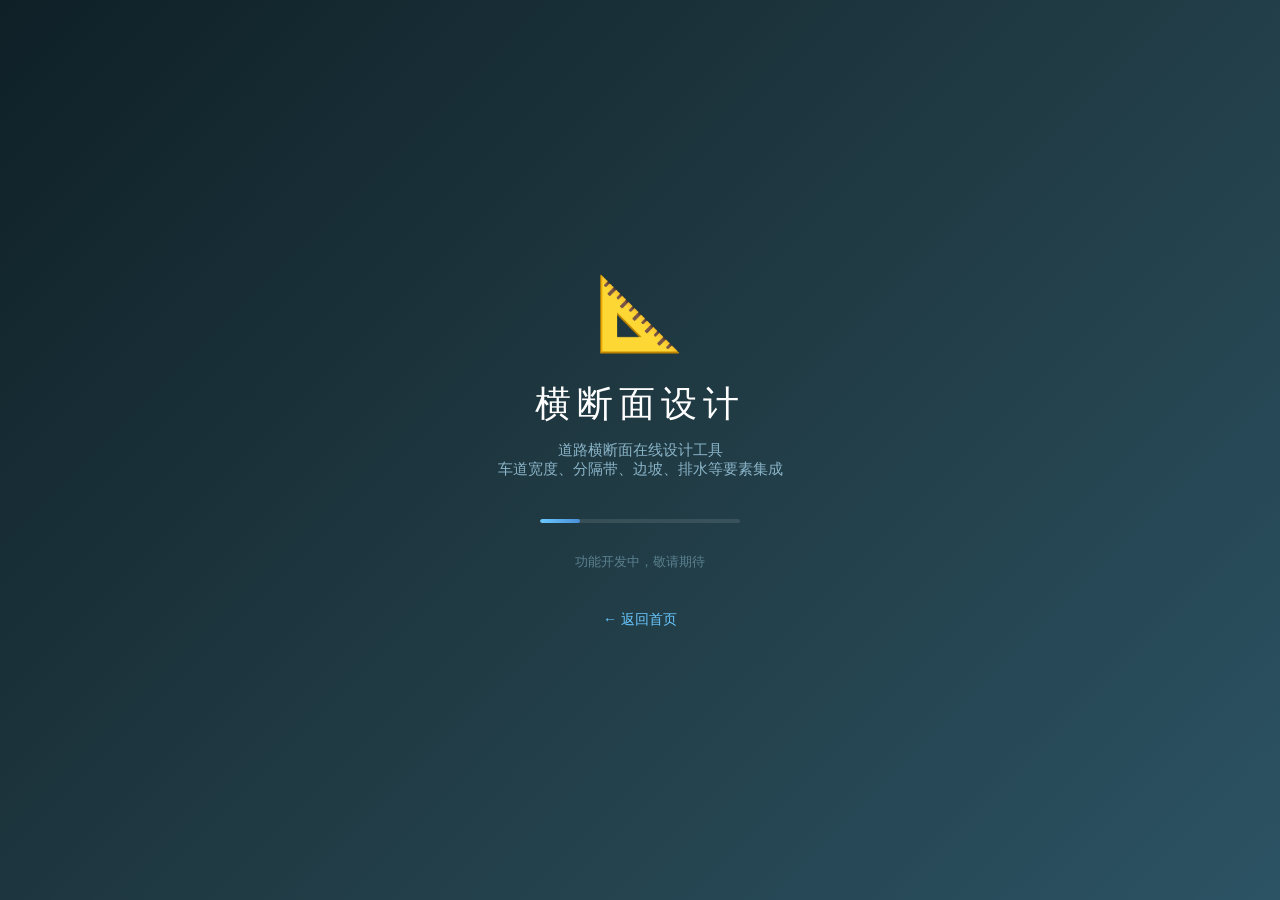
==== cross-section/index.html @ 5771a145 "架构重组：首页+子路径/flowmap/ /intersection/ /cross-section/" ====
<!DOCTYPE html>
<html lang="zh-CN">
<head>
<meta charset="UTF-8">
<meta name="viewport" content="width=device-width, initial-scale=1.0">
<title>横断面设计 — AITS</title>
<style>
  * { margin: 0; padding: 0; box-sizing: border-box; }
  body {
    font-family: "Microsoft YaHei", "PingFang SC", sans-serif;
    background: linear-gradient(135deg, #0f2027 0%, #203a43 50%, #2c5364 100%);
    min-height: 100vh;
    color: #e0e0e0;
    display: flex;
    flex-direction: column;
    align-items: center;
    justify-content: center;
    padding: 20px;
    text-align: center;
  }
  .icon { font-size: 72px; margin-bottom: 24px; }
  h1 { font-size: 36px; font-weight: 300; letter-spacing: 6px; margin-bottom: 12px; color: #fff; }
  .sub { color: #8ab4c8; font-size: 15px; margin-bottom: 40px; }
  .progress {
    width: 200px;
    height: 4px;
    background: rgba(255,255,255,0.1);
    border-radius: 2px;
    margin: 0 auto 30px;
    overflow: hidden;
  }
  .progress-bar {
    height: 100%;
    width: 20%;
    background: linear-gradient(90deg, #6ac8ff, #4a90d9);
    border-radius: 2px;
    animation: pulse 2s ease-in-out infinite;
  }
  @keyframes pulse {
    0%, 100% { opacity: 1; }
    50% { opacity: 0.5; }
  }
  a { color: #6ac8ff; text-decoration: none; font-size: 14px; }
  a:hover { text-decoration: underline; }
</style>
</head>
<body>
  <div class="icon">📐</div>
  <h1>横断面设计</h1>
  <p class="sub">道路横断面在线设计工具<br>车道宽度、分隔带、边坡、排水等要素集成</p>
  <div class="progress"><div class="progress-bar"></div></div>
  <p style="color:#5a8090;font-size:13px;margin-bottom:40px;">功能开发中，敬请期待</p>
  <a href="/">← 返回首页</a>
</body>
</html>
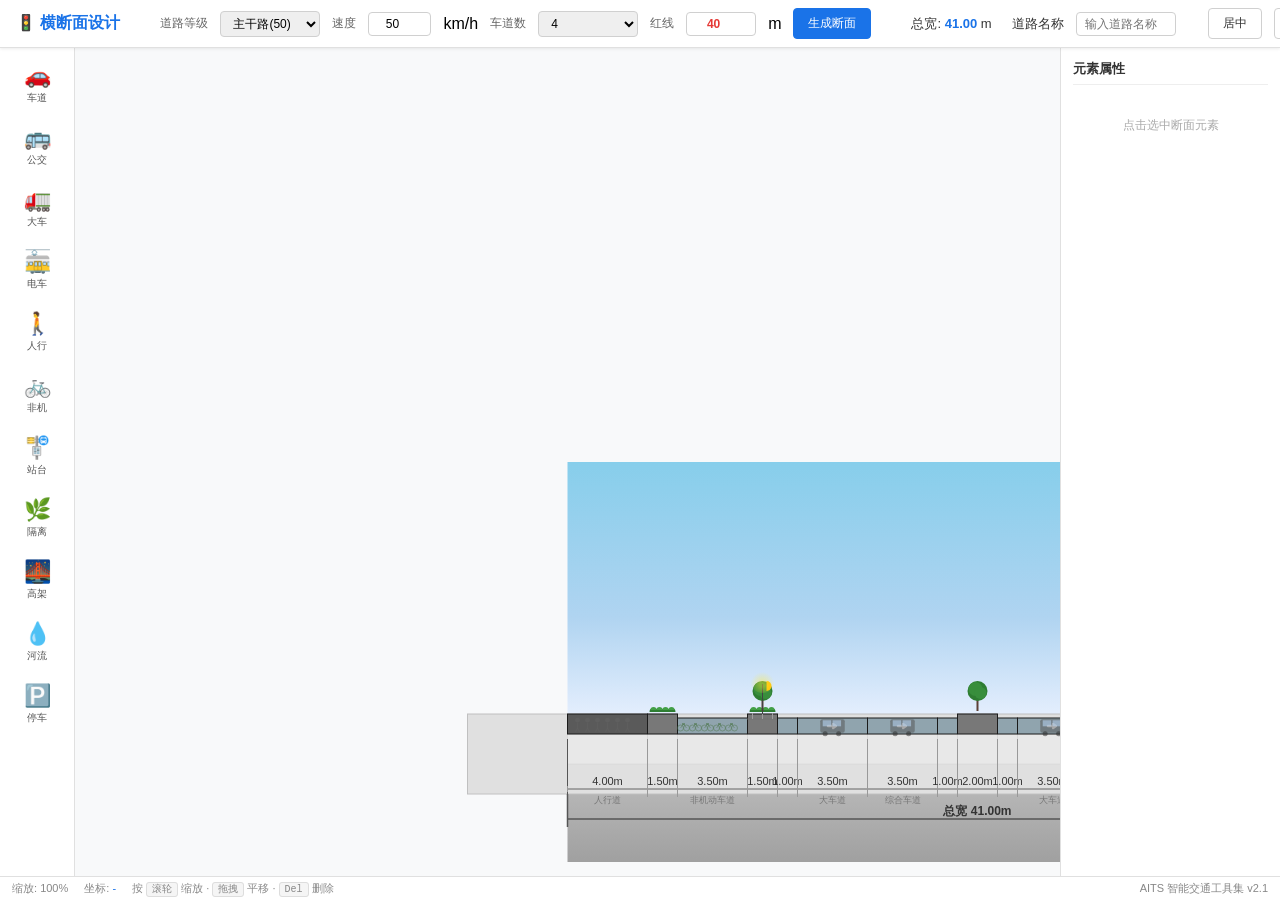
==== commit 2e5f6380: "feat: 横断面设计 Web 版 v2.1.0 — 从 WPF C# 迁移至纯前端 - 数据模型: SectionElement + 6子类, RoadSectionModel (models.js" ====
--- a/cross-section/index.html
+++ b/cross-section/index.html
@@ -3,53 +3,120 @@
 <head>
 <meta charset="UTF-8">
 <meta name="viewport" content="width=device-width, initial-scale=1.0">
-<title>横断面设计 — AITS</title>
-<style>
-  * { margin: 0; padding: 0; box-sizing: border-box; }
-  body {
-    font-family: "Microsoft YaHei", "PingFang SC", sans-serif;
-    background: linear-gradient(135deg, #0f2027 0%, #203a43 50%, #2c5364 100%);
-    min-height: 100vh;
-    color: #e0e0e0;
-    display: flex;
-    flex-direction: column;
-    align-items: center;
-    justify-content: center;
-    padding: 20px;
-    text-align: center;
-  }
-  .icon { font-size: 72px; margin-bottom: 24px; }
-  h1 { font-size: 36px; font-weight: 300; letter-spacing: 6px; margin-bottom: 12px; color: #fff; }
-  .sub { color: #8ab4c8; font-size: 15px; margin-bottom: 40px; }
-  .progress {
-    width: 200px;
-    height: 4px;
-    background: rgba(255,255,255,0.1);
-    border-radius: 2px;
-    margin: 0 auto 30px;
-    overflow: hidden;
-  }
-  .progress-bar {
-    height: 100%;
-    width: 20%;
-    background: linear-gradient(90deg, #6ac8ff, #4a90d9);
-    border-radius: 2px;
-    animation: pulse 2s ease-in-out infinite;
-  }
-  @keyframes pulse {
-    0%, 100% { opacity: 1; }
-    50% { opacity: 0.5; }
-  }
-  a { color: #6ac8ff; text-decoration: none; font-size: 14px; }
-  a:hover { text-decoration: underline; }
-</style>
+<title>横断面设计 - AITS 智能交通在线工具</title>
+<link rel="stylesheet" href="css/style.css">
 </head>
 <body>
-  <div class="icon">📐</div>
-  <h1>横断面设计</h1>
-  <p class="sub">道路横断面在线设计工具<br>车道宽度、分隔带、边坡、排水等要素集成</p>
-  <div class="progress"><div class="progress-bar"></div></div>
-  <p style="color:#5a8090;font-size:13px;margin-bottom:40px;">功能开发中，敬请期待</p>
-  <a href="/">← 返回首页</a>
+
+<!-- ========== 顶部工具栏 ========== -->
+<div id="toolbar">
+    <span class="brand">🚦 横断面设计</span>
+    <span class="toolbar-divider"></span>
+
+    <label>道路等级</label>
+    <select id="road-rank-select"></select>
+
+    <label>速度</label>
+    <input type="number" id="speed-input" value="50" min="20" max="120" step="10"> km/h
+
+    <label>车道数</label>
+    <select id="lane-count-select">
+        <option value="2">2</option>
+        <option value="4" selected>4</option>
+        <option value="6">6</option>
+        <option value="8">8</option>
+    </select>
+
+    <label>红线</label>
+    <input type="number" id="redline-input" value="40" min="12" max="120" step="0.5"> m
+
+    <button class="toolbar-btn primary" id="btn-generate">生成断面</button>
+
+    <span class="toolbar-divider"></span>
+
+    <span class="info-text">总宽: <span class="val" id="total-width-display">0.00</span> m</span>
+    <span class="info-text">道路名称</span>
+    <input type="text" id="road-name-input" value="" maxlength="16" placeholder="输入道路名称">
+
+    <span class="toolbar-divider"></span>
+
+    <button class="toolbar-btn" id="btn-center" title="居中显示">居中</button>
+    <button class="toolbar-btn" id="btn-style" title="切换风格">风格</button>
+    <button class="toolbar-btn" id="btn-toggle-dim" title="显示/隐藏标注">标注</button>
+    <button class="toolbar-btn" id="btn-export-png">导出PNG</button>
+    <button class="toolbar-btn" id="btn-save">保存</button>
+    <button class="toolbar-btn" id="btn-load">打开</button>
+    <button class="toolbar-btn danger" id="btn-delete" title="删除选中元素(Del)">删除</button>
+</div>
+
+<!-- ========== 主内容区 ========== -->
+<div id="main-container">
+
+    <!-- 左侧：添加元素面板 -->
+    <div id="side-panel">
+        <button class="add-btn" data-ele="car" title="标准车道">
+            <span class="icon">🚗</span><span class="label">车道</span>
+        </button>
+        <button class="add-btn" data-ele="bus" title="公交车道">
+            <span class="icon">🚌</span><span class="label">公交</span>
+        </button>
+        <button class="add-btn" data-ele="truck" title="大车道">
+            <span class="icon">🚛</span><span class="label">大车</span>
+        </button>
+        <button class="add-btn" data-ele="tramcar" title="有轨电车">
+            <span class="icon">🚋</span><span class="label">电车</span>
+        </button>
+        <button class="add-btn" data-ele="pedestrian" title="人行道">
+            <span class="icon">🚶</span><span class="label">人行</span>
+        </button>
+        <button class="add-btn" data-ele="bicycle" title="非机动车道">
+            <span class="icon">🚲</span><span class="label">非机</span>
+        </button>
+        <button class="add-btn" data-ele="busstop" title="公交站">
+            <span class="icon">🚏</span><span class="label">站台</span>
+        </button>
+        <button class="add-btn" data-ele="isobelt" title="隔离带">
+            <span class="icon">🌿</span><span class="label">隔离</span>
+        </button>
+        <button class="add-btn" data-ele="overpass" title="高架">
+            <span class="icon">🌉</span><span class="label">高架</span>
+        </button>
+        <button class="add-btn" data-ele="water" title="河水">
+            <span class="icon">💧</span><span class="label">河流</span>
+        </button>
+        <button class="add-btn" data-ele="park" title="停车带">
+            <span class="icon">🅿️</span><span class="label">停车</span>
+        </button>
+    </div>
+
+    <!-- 中间：Canvas画布 -->
+    <div id="canvas-wrapper">
+        <canvas id="main-canvas"></canvas>
+    </div>
+
+    <!-- 右侧：属性面板 -->
+    <div id="prop-panel">
+        <h3>元素属性</h3>
+        <div id="prop-content">
+            <div class="no-selection">点击选中断面元素</div>
+        </div>
+    </div>
+
+</div>
+
+<!-- ========== 状态栏 ========== -->
+<div id="statusbar">
+    <span>缩放: <span id="zoom-display">100</span>%</span>
+    <span>坐标: <span class="coord" id="coord-display">-</span></span>
+    <span>按 <span class="key-hint">滚轮</span> 缩放 · <span class="key-hint">拖拽</span> 平移 · <span class="key-hint">Del</span> 删除</span>
+    <span style="margin-left:auto">AITS 智能交通工具集 v2.1</span>
+</div>
+
+<!-- ========== 隐藏的文件输入 ========== -->
+<input type="file" id="file-input" accept=".json" style="display:none">
+
+<script src="js/models.js"></script>
+<script src="js/canvas-render.js"></script>
+<script src="js/main.js"></script>
 </body>
 </html>
--- a/cross-section/css/style.css
+++ b/cross-section/css/style.css
@@ -0,0 +1,333 @@
+/* 横断面设计 - 样式表 */
+
+* { margin: 0; padding: 0; box-sizing: border-box; }
+
+body {
+    font-family: "Microsoft YaHei", "微软雅黑", sans-serif;
+    background: #f0f2f5;
+    height: 100vh;
+    display: flex;
+    flex-direction: column;
+    overflow: hidden;
+    user-select: none;
+}
+
+/* ========== 顶部工具栏 ========== */
+#toolbar {
+    background: #fff;
+    border-bottom: 1px solid #e0e0e0;
+    padding: 8px 16px;
+    display: flex;
+    align-items: center;
+    gap: 12px;
+    flex-shrink: 0;
+    box-shadow: 0 1px 3px rgba(0,0,0,0.08);
+    z-index: 10;
+}
+
+#toolbar .brand {
+    font-size: 16px;
+    font-weight: bold;
+    color: #1a73e8;
+    margin-right: 8px;
+    white-space: nowrap;
+}
+
+#toolbar label {
+    font-size: 12px;
+    color: #666;
+    white-space: nowrap;
+}
+
+#toolbar select, #toolbar input[type="number"], #toolbar input[type="text"] {
+    border: 1px solid #d0d0d0;
+    border-radius: 4px;
+    padding: 4px 8px;
+    font-size: 12px;
+    outline: none;
+}
+
+#toolbar select:focus, #toolbar input:focus {
+    border-color: #1a73e8;
+    box-shadow: 0 0 0 2px rgba(26,115,232,0.15);
+}
+
+#toolbar select { min-width: 100px; }
+#toolbar input[type="number"] { width: 70px; text-align: center; }
+#toolbar input[type="text"] { width: 100px; }
+
+#road-name-input { width: 100px !important; }
+
+#redline-input {
+    font-size: 14px;
+    font-weight: bold;
+    color: #e53935;
+}
+
+.toolbar-btn {
+    padding: 6px 14px;
+    border: 1px solid #d0d0d0;
+    border-radius: 4px;
+    background: #fff;
+    cursor: pointer;
+    font-size: 12px;
+    color: #333;
+    white-space: nowrap;
+    transition: all 0.15s;
+}
+
+.toolbar-btn:hover {
+    background: #e8f0fe;
+    border-color: #1a73e8;
+    color: #1a73e8;
+}
+
+.toolbar-btn.primary {
+    background: #1a73e8;
+    color: #fff;
+    border-color: #1a73e8;
+}
+
+.toolbar-btn.primary:hover {
+    background: #1557b0;
+}
+
+.toolbar-btn.danger {
+    color: #e53935;
+}
+
+.toolbar-btn.danger:hover {
+    background: #fce4ec;
+    border-color: #e53935;
+}
+
+.toolbar-divider {
+    width: 1px;
+    height: 24px;
+    background: #e0e0e0;
+    margin: 0 4px;
+}
+
+#toolbar .info-text {
+    font-size: 13px;
+    color: #333;
+    margin-left: 8px;
+    white-space: nowrap;
+}
+
+#toolbar .info-text .val {
+    font-weight: bold;
+    color: #1a73e8;
+}
+
+/* ========== 主内容区 ========== */
+#main-container {
+    display: flex;
+    flex: 1;
+    overflow: hidden;
+}
+
+/* ========== 左侧元素面板 ========== */
+#side-panel {
+    width: 75px;
+    background: #fff;
+    border-right: 1px solid #e0e0e0;
+    display: flex;
+    flex-direction: column;
+    padding: 8px 0;
+    gap: 4px;
+    flex-shrink: 0;
+    overflow-y: auto;
+}
+
+.add-btn {
+    display: flex;
+    flex-direction: column;
+    align-items: center;
+    justify-content: center;
+    padding: 8px 4px;
+    margin: 0 6px;
+    border-radius: 6px;
+    cursor: pointer;
+    transition: all 0.15s;
+    border: 1px solid transparent;
+    background: transparent;
+    font-size: 10px;
+    color: #555;
+    gap: 4px;
+    text-align: center;
+}
+
+.add-btn:hover {
+    background: #e8f0fe;
+    border-color: #c5d9f7;
+    color: #1a73e8;
+}
+
+.add-btn .icon {
+    font-size: 22px;
+    line-height: 1;
+}
+
+.add-btn .label {
+    font-size: 10px;
+}
+
+/* ========== 右侧属性面板 ========== */
+#prop-panel {
+    width: 220px;
+    background: #fff;
+    border-left: 1px solid #e0e0e0;
+    display: flex;
+    flex-direction: column;
+    flex-shrink: 0;
+    overflow-y: auto;
+    padding: 12px;
+    gap: 8px;
+}
+
+#prop-panel h3 {
+    font-size: 13px;
+    color: #333;
+    border-bottom: 1px solid #eee;
+    padding-bottom: 6px;
+    margin-bottom: 4px;
+}
+
+#prop-panel .prop-row {
+    display: flex;
+    align-items: center;
+    gap: 6px;
+    font-size: 12px;
+}
+
+#prop-panel .prop-row label {
+    color: #666;
+    width: 50px;
+    flex-shrink: 0;
+}
+
+#prop-panel .prop-row input {
+    flex: 1;
+    border: 1px solid #ddd;
+    border-radius: 3px;
+    padding: 3px 6px;
+    font-size: 12px;
+    min-width: 0;
+}
+
+#prop-panel .prop-row select {
+    flex: 1;
+    border: 1px solid #ddd;
+    border-radius: 3px;
+    padding: 3px 6px;
+    font-size: 12px;
+}
+
+#prop-panel .prop-info {
+    font-size: 11px;
+    color: #999;
+    padding: 4px 0;
+}
+
+#prop-panel .no-selection {
+    color: #aaa;
+    font-size: 12px;
+    text-align: center;
+    padding: 20px 0;
+}
+
+/* ========== 画布区域 ========== */
+#canvas-wrapper {
+    flex: 1;
+    overflow: hidden;
+    position: relative;
+    background: #f8f9fa;
+}
+
+#main-canvas {
+    width: 100%;
+    height: 100%;
+    display: block;
+}
+
+/* ========== 状态栏 ========== */
+#statusbar {
+    background: #fff;
+    border-top: 1px solid #e0e0e0;
+    padding: 4px 12px;
+    font-size: 11px;
+    color: #888;
+    display: flex;
+    align-items: center;
+    gap: 16px;
+    flex-shrink: 0;
+}
+
+#statusbar .coord {
+    color: #1a73e8;
+}
+
+/* ========== 键盘操作提示 ========== */
+.key-hint {
+    background: #f5f5f5;
+    border: 1px solid #ddd;
+    border-radius: 3px;
+    padding: 1px 5px;
+    font-size: 10px;
+    font-family: monospace;
+}
+
+/* ========== 弹窗 ========== */
+.modal-overlay {
+    position: fixed;
+    inset: 0;
+    background: rgba(0,0,0,0.4);
+    z-index: 100;
+    display: flex;
+    align-items: center;
+    justify-content: center;
+}
+
+.modal {
+    background: #fff;
+    border-radius: 8px;
+    padding: 20px;
+    min-width: 320px;
+    box-shadow: 0 8px 32px rgba(0,0,0,0.15);
+}
+
+.modal h3 {
+    margin-bottom: 12px;
+    font-size: 14px;
+}
+
+.modal input, .modal select {
+    width: 100%;
+    padding: 6px 8px;
+    border: 1px solid #ddd;
+    border-radius: 4px;
+    margin-bottom: 8px;
+    font-size: 12px;
+}
+
+.modal .btn-row {
+    display: flex;
+    gap: 8px;
+    justify-content: flex-end;
+    margin-top: 12px;
+}
+
+.modal .btn-row button {
+    padding: 6px 16px;
+    border-radius: 4px;
+    border: 1px solid #ddd;
+    cursor: pointer;
+    font-size: 12px;
+}
+
+.modal .btn-row .btn-ok {
+    background: #1a73e8;
+    color: #fff;
+    border-color: #1a73e8;
+}
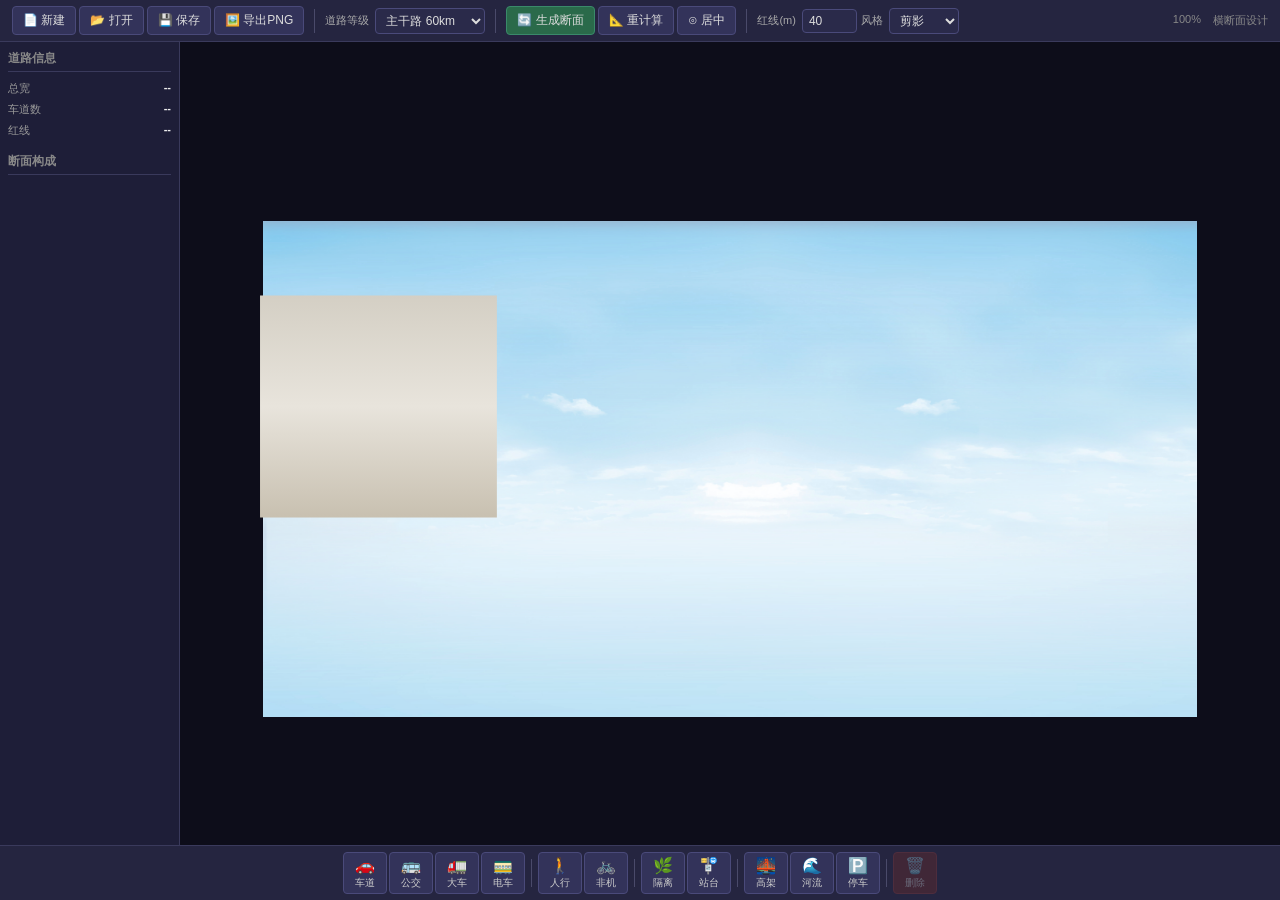
==== commit 1cbfe898: "feat: 横断面v3.0 — 全面对齐原桌面版视觉质量 渲染引擎重写(canvas-render.js): - 天空背景图 + 建筑立面侧景 - 沥青纹理路面(原始Fill纹理平铺) - 车道分界线" ====
--- a/cross-section/index.html
+++ b/cross-section/index.html
@@ -3,117 +3,135 @@
 <head>
 <meta charset="UTF-8">
 <meta name="viewport" content="width=device-width, initial-scale=1.0">
-<title>横断面设计 - AITS 智能交通在线工具</title>
+<title>横断面设计 - AITS</title>
 <link rel="stylesheet" href="css/style.css">
 </head>
 <body>
 
-<!-- ========== 顶部工具栏 ========== -->
-<div id="toolbar">
-    <span class="brand">🚦 横断面设计</span>
-    <span class="toolbar-divider"></span>
-
-    <label>道路等级</label>
-    <select id="road-rank-select"></select>
-
-    <label>速度</label>
-    <input type="number" id="speed-input" value="50" min="20" max="120" step="10"> km/h
-
-    <label>车道数</label>
-    <select id="lane-count-select">
-        <option value="2">2</option>
-        <option value="4" selected>4</option>
-        <option value="6">6</option>
-        <option value="8">8</option>
+<!-- 顶部工具栏 -->
+<div id="top-toolbar">
+  <div class="tb-group">
+    <button class="tb-btn" id="btn-new" title="新建断面">📄 新建</button>
+    <button class="tb-btn" id="btn-open" title="打开JSON文件">📂 打开</button>
+    <button class="tb-btn" id="btn-save" title="保存到JSON">💾 保存</button>
+    <button class="tb-btn" id="btn-export-png" title="导出PNG图片">🖼️ 导出PNG</button>
+  </div>
+  <div class="tb-sep"></div>
+  <div class="tb-group">
+    <label class="tb-label">道路等级</label>
+    <select id="sel-grade" class="tb-select">
+      <option value="0">快速路 100km</option>
+      <option value="1">快速路 80km</option>
+      <option value="2" selected>主干路 60km</option>
+      <option value="3">主干路 50km</option>
+      <option value="4">主干路 40km</option>
+      <option value="5">次干路 40km</option>
+      <option value="6">次干路 30km</option>
+      <option value="7">支路 20km</option>
     </select>
-
-    <label>红线</label>
-    <input type="number" id="redline-input" value="40" min="12" max="120" step="0.5"> m
-
-    <button class="toolbar-btn primary" id="btn-generate">生成断面</button>
-
-    <span class="toolbar-divider"></span>
-
-    <span class="info-text">总宽: <span class="val" id="total-width-display">0.00</span> m</span>
-    <span class="info-text">道路名称</span>
-    <input type="text" id="road-name-input" value="" maxlength="16" placeholder="输入道路名称">
-
-    <span class="toolbar-divider"></span>
-
-    <button class="toolbar-btn" id="btn-center" title="居中显示">居中</button>
-    <button class="toolbar-btn" id="btn-style" title="切换风格">风格</button>
-    <button class="toolbar-btn" id="btn-toggle-dim" title="显示/隐藏标注">标注</button>
-    <button class="toolbar-btn" id="btn-export-png">导出PNG</button>
-    <button class="toolbar-btn" id="btn-save">保存</button>
-    <button class="toolbar-btn" id="btn-load">打开</button>
-    <button class="toolbar-btn danger" id="btn-delete" title="删除选中元素(Del)">删除</button>
+  </div>
+  <div class="tb-sep"></div>
+  <div class="tb-group">
+    <button class="tb-btn accent" id="btn-generate">🔄 生成断面</button>
+    <button class="tb-btn" id="btn-recalc">📐 重计算</button>
+    <button class="tb-btn" id="btn-center">⊙ 居中</button>
+  </div>
+  <div class="tb-sep"></div>
+  <div class="tb-group">
+    <label class="tb-label">红线(m)</label>
+    <input type="number" id="input-redline" class="tb-input" value="40" min="10" max="100" step="1">
+  </div>
+  <div class="tb-group">
+    <label class="tb-label">风格</label>
+    <select id="sel-style" class="tb-select" style="width:70px">
+      <option value="0">实景</option>
+      <option value="1" selected>剪影</option>
+    </select>
+  </div>
+  <div class="tb-right">
+    <span id="status-zoom" class="tb-status">100%</span>
+    <span id="status-info" class="tb-status">横断面设计</span>
+  </div>
 </div>
 
-<!-- ========== 主内容区 ========== -->
-<div id="main-container">
+<!-- 主区域 -->
+<div id="main-area">
+  <!-- 左侧道路信息面板 -->
+  <div id="left-panel">
+    <div class="panel-section">
+      <h3>道路信息</h3>
+      <div class="info-row"><span class="ilabel">总宽</span><span class="ivalue" id="info-total-width">--</span></div>
+      <div class="info-row"><span class="ilabel">车道数</span><span class="ivalue" id="info-lane-count">--</span></div>
+      <div class="info-row"><span class="ilabel">红线</span><span class="ivalue" id="info-redline">--</span></div>
+    </div>
+    <div class="panel-section">
+      <h3>断面构成</h3>
+      <div id="element-list"></div>
+    </div>
+  </div>
 
-    <!-- 左侧：添加元素面板 -->
-    <div id="side-panel">
-        <button class="add-btn" data-ele="car" title="标准车道">
-            <span class="icon">🚗</span><span class="label">车道</span>
-        </button>
-        <button class="add-btn" data-ele="bus" title="公交车道">
-            <span class="icon">🚌</span><span class="label">公交</span>
-        </button>
-        <button class="add-btn" data-ele="truck" title="大车道">
-            <span class="icon">🚛</span><span class="label">大车</span>
-        </button>
-        <button class="add-btn" data-ele="tramcar" title="有轨电车">
-            <span class="icon">🚋</span><span class="label">电车</span>
-        </button>
-        <button class="add-btn" data-ele="pedestrian" title="人行道">
-            <span class="icon">🚶</span><span class="label">人行</span>
-        </button>
-        <button class="add-btn" data-ele="bicycle" title="非机动车道">
-            <span class="icon">🚲</span><span class="label">非机</span>
-        </button>
-        <button class="add-btn" data-ele="busstop" title="公交站">
-            <span class="icon">🚏</span><span class="label">站台</span>
-        </button>
-        <button class="add-btn" data-ele="isobelt" title="隔离带">
-            <span class="icon">🌿</span><span class="label">隔离</span>
-        </button>
-        <button class="add-btn" data-ele="overpass" title="高架">
-            <span class="icon">🌉</span><span class="label">高架</span>
-        </button>
-        <button class="add-btn" data-ele="water" title="河水">
-            <span class="icon">💧</span><span class="label">河流</span>
-        </button>
-        <button class="add-btn" data-ele="park" title="停车带">
-            <span class="icon">🅿️</span><span class="label">停车</span>
-        </button>
+  <!-- 画布 -->
+  <div id="canvas-container">
+    <canvas id="main-canvas"></canvas>
+    <div id="loading-overlay" style="display:none">
+      <div class="spinner"></div>
+      <p>加载中...</p>
     </div>
+  </div>
 
-    <!-- 中间：Canvas画布 -->
-    <div id="canvas-wrapper">
-        <canvas id="main-canvas"></canvas>
-    </div>
-
-    <!-- 右侧：属性面板 -->
-    <div id="prop-panel">
-        <h3>元素属性</h3>
-        <div id="prop-content">
-            <div class="no-selection">点击选中断面元素</div>
-        </div>
-    </div>
-
+  <!-- 右侧属性面板 -->
+  <div id="right-panel" style="display:none">
+    <h3>元素属性</h3>
+    <div id="prop-content"></div>
+  </div>
 </div>
 
-<!-- ========== 状态栏 ========== -->
-<div id="statusbar">
-    <span>缩放: <span id="zoom-display">100</span>%</span>
-    <span>坐标: <span class="coord" id="coord-display">-</span></span>
-    <span>按 <span class="key-hint">滚轮</span> 缩放 · <span class="key-hint">拖拽</span> 平移 · <span class="key-hint">Del</span> 删除</span>
-    <span style="margin-left:auto">AITS 智能交通工具集 v2.1</span>
+<!-- 底部元素工具栏 -->
+<div id="bottom-toolbar">
+  <button class="elem-btn" data-type="Vehicle" title="机动车道">
+    <span class="eicon">🚗</span><span>车道</span>
+  </button>
+  <button class="elem-btn" data-type="Bus" title="公交专用道">
+    <span class="eicon">🚌</span><span>公交</span>
+  </button>
+  <button class="elem-btn" data-type="Truck" title="大车道">
+    <span class="eicon">🚛</span><span>大车</span>
+  </button>
+  <button class="elem-btn" data-type="Tramcar" title="有轨电车">
+    <span class="eicon">🚃</span><span>电车</span>
+  </button>
+  <span class="btb-sep"></span>
+  <button class="elem-btn" data-type="Pedestrian" title="人行道">
+    <span class="eicon">🚶</span><span>人行</span>
+  </button>
+  <button class="elem-btn" data-type="Bicycle" title="非机动车道">
+    <span class="eicon">🚲</span><span>非机</span>
+  </button>
+  <span class="btb-sep"></span>
+  <button class="elem-btn" data-type="IsoBelt" title="隔离带">
+    <span class="eicon">🌿</span><span>隔离</span>
+  </button>
+  <button class="elem-btn" data-type="BusStop" title="公交站台">
+    <span class="eicon">🚏</span><span>站台</span>
+  </button>
+  <span class="btb-sep"></span>
+  <button class="elem-btn" data-type="UserDefine" data-ud="Overpass" title="高架">
+    <span class="eicon">🌉</span><span>高架</span>
+  </button>
+  <button class="elem-btn" data-type="UserDefine" data-ud="Water" title="河流">
+    <span class="eicon">🌊</span><span>河流</span>
+  </button>
+  <button class="elem-btn" data-type="UserDefine" data-ud="ParkLane" title="停车带">
+    <span class="eicon">🅿️</span><span>停车</span>
+  </button>
+  <span class="btb-sep"></span>
+  <button class="elem-btn danger" id="btn-delete" title="删除选中元素" disabled>
+    <span class="eicon">🗑️</span><span>删除</span>
+  </button>
 </div>
 
-<!-- ========== 隐藏的文件输入 ========== -->
-<input type="file" id="file-input" accept=".json" style="display:none">
+<!-- 隐藏的文件输入 -->
+<input type="file" id="file-open" accept=".json" style="display:none">
 
 <script src="js/models.js"></script>
 <script src="js/canvas-render.js"></script>
--- a/cross-section/css/style.css
+++ b/cross-section/css/style.css
@@ -1,333 +1,228 @@
-/* 横断面设计 - 样式表 */
-
+/* ===== 横断面设计 v3.0 — 全桌面版风格 ===== */
 * { margin: 0; padding: 0; box-sizing: border-box; }
 
 body {
-    font-family: "Microsoft YaHei", "微软雅黑", sans-serif;
-    background: #f0f2f5;
-    height: 100vh;
-    display: flex;
-    flex-direction: column;
-    overflow: hidden;
-    user-select: none;
-}
-
-/* ========== 顶部工具栏 ========== */
-#toolbar {
-    background: #fff;
-    border-bottom: 1px solid #e0e0e0;
-    padding: 8px 16px;
-    display: flex;
-    align-items: center;
-    gap: 12px;
-    flex-shrink: 0;
-    box-shadow: 0 1px 3px rgba(0,0,0,0.08);
-    z-index: 10;
-}
-
-#toolbar .brand {
-    font-size: 16px;
-    font-weight: bold;
-    color: #1a73e8;
-    margin-right: 8px;
-    white-space: nowrap;
-}
-
-#toolbar label {
-    font-size: 12px;
-    color: #666;
-    white-space: nowrap;
-}
-
-#toolbar select, #toolbar input[type="number"], #toolbar input[type="text"] {
-    border: 1px solid #d0d0d0;
-    border-radius: 4px;
-    padding: 4px 8px;
-    font-size: 12px;
-    outline: none;
-}
-
-#toolbar select:focus, #toolbar input:focus {
-    border-color: #1a73e8;
-    box-shadow: 0 0 0 2px rgba(26,115,232,0.15);
-}
-
-#toolbar select { min-width: 100px; }
-#toolbar input[type="number"] { width: 70px; text-align: center; }
-#toolbar input[type="text"] { width: 100px; }
-
-#road-name-input { width: 100px !important; }
-
-#redline-input {
-    font-size: 14px;
-    font-weight: bold;
-    color: #e53935;
-}
-
-.toolbar-btn {
-    padding: 6px 14px;
-    border: 1px solid #d0d0d0;
-    border-radius: 4px;
-    background: #fff;
-    cursor: pointer;
-    font-size: 12px;
-    color: #333;
-    white-space: nowrap;
-    transition: all 0.15s;
-}
-
-.toolbar-btn:hover {
-    background: #e8f0fe;
-    border-color: #1a73e8;
-    color: #1a73e8;
-}
-
-.toolbar-btn.primary {
-    background: #1a73e8;
-    color: #fff;
-    border-color: #1a73e8;
-}
-
-.toolbar-btn.primary:hover {
-    background: #1557b0;
-}
-
-.toolbar-btn.danger {
-    color: #e53935;
-}
-
-.toolbar-btn.danger:hover {
-    background: #fce4ec;
-    border-color: #e53935;
-}
-
-.toolbar-divider {
-    width: 1px;
-    height: 24px;
-    background: #e0e0e0;
-    margin: 0 4px;
-}
-
-#toolbar .info-text {
-    font-size: 13px;
-    color: #333;
-    margin-left: 8px;
-    white-space: nowrap;
-}
-
-#toolbar .info-text .val {
-    font-weight: bold;
-    color: #1a73e8;
-}
-
-/* ========== 主内容区 ========== */
-#main-container {
-    display: flex;
-    flex: 1;
-    overflow: hidden;
-}
-
-/* ========== 左侧元素面板 ========== */
-#side-panel {
-    width: 75px;
-    background: #fff;
-    border-right: 1px solid #e0e0e0;
-    display: flex;
-    flex-direction: column;
-    padding: 8px 0;
-    gap: 4px;
-    flex-shrink: 0;
-    overflow-y: auto;
-}
-
-.add-btn {
-    display: flex;
-    flex-direction: column;
-    align-items: center;
-    justify-content: center;
-    padding: 8px 4px;
-    margin: 0 6px;
-    border-radius: 6px;
-    cursor: pointer;
-    transition: all 0.15s;
-    border: 1px solid transparent;
-    background: transparent;
-    font-size: 10px;
-    color: #555;
-    gap: 4px;
-    text-align: center;
-}
-
-.add-btn:hover {
-    background: #e8f0fe;
-    border-color: #c5d9f7;
-    color: #1a73e8;
-}
-
-.add-btn .icon {
-    font-size: 22px;
-    line-height: 1;
-}
-
-.add-btn .label {
-    font-size: 10px;
-}
-
-/* ========== 右侧属性面板 ========== */
-#prop-panel {
-    width: 220px;
-    background: #fff;
-    border-left: 1px solid #e0e0e0;
-    display: flex;
-    flex-direction: column;
-    flex-shrink: 0;
-    overflow-y: auto;
-    padding: 12px;
-    gap: 8px;
-}
-
-#prop-panel h3 {
-    font-size: 13px;
-    color: #333;
-    border-bottom: 1px solid #eee;
-    padding-bottom: 6px;
-    margin-bottom: 4px;
-}
-
-#prop-panel .prop-row {
-    display: flex;
-    align-items: center;
-    gap: 6px;
-    font-size: 12px;
-}
-
-#prop-panel .prop-row label {
-    color: #666;
-    width: 50px;
-    flex-shrink: 0;
-}
-
-#prop-panel .prop-row input {
-    flex: 1;
-    border: 1px solid #ddd;
-    border-radius: 3px;
-    padding: 3px 6px;
-    font-size: 12px;
-    min-width: 0;
-}
-
-#prop-panel .prop-row select {
-    flex: 1;
-    border: 1px solid #ddd;
-    border-radius: 3px;
-    padding: 3px 6px;
-    font-size: 12px;
-}
-
-#prop-panel .prop-info {
-    font-size: 11px;
-    color: #999;
-    padding: 4px 0;
-}
-
-#prop-panel .no-selection {
-    color: #aaa;
-    font-size: 12px;
-    text-align: center;
-    padding: 20px 0;
-}
-
-/* ========== 画布区域 ========== */
-#canvas-wrapper {
-    flex: 1;
-    overflow: hidden;
-    position: relative;
-    background: #f8f9fa;
-}
-
+  font-family: 'Microsoft YaHei', 'Segoe UI', sans-serif;
+  background: #1a1a2e;
+  color: #e0e0e0;
+  height: 100vh;
+  display: flex;
+  flex-direction: column;
+  overflow: hidden;
+  user-select: none;
+}
+
+/* ===== 顶部工具栏 ===== */
+#top-toolbar {
+  display: flex;
+  align-items: center;
+  gap: 4px;
+  padding: 6px 12px;
+  background: #252540;
+  border-bottom: 1px solid #3a3a5c;
+  min-height: 42px;
+  flex-shrink: 0;
+}
+.tb-group { display: flex; align-items: center; gap: 3px; }
+.tb-sep { width: 1px; height: 24px; background: #4a4a6a; margin: 0 6px; }
+.tb-btn {
+  padding: 5px 10px;
+  background: #33335a;
+  color: #ddd;
+  border: 1px solid #4a4a7a;
+  border-radius: 4px;
+  cursor: pointer;
+  font-size: 12px;
+  white-space: nowrap;
+  transition: background 0.15s;
+}
+.tb-btn:hover { background: #44447a; }
+.tb-btn.accent { background: #2a6a4a; border-color: #3a8a6a; }
+.tb-btn.accent:hover { background: #3a8a5a; }
+.tb-label { font-size: 11px; color: #aaa; margin-right: 3px; }
+.tb-select {
+  padding: 4px 6px;
+  background: #2a2a4a;
+  color: #ddd;
+  border: 1px solid #4a4a7a;
+  border-radius: 4px;
+  font-size: 12px;
+}
+.tb-input {
+  padding: 4px 6px;
+  width: 55px;
+  background: #2a2a4a;
+  color: #ddd;
+  border: 1px solid #4a4a7a;
+  border-radius: 4px;
+  font-size: 12px;
+}
+.tb-right { margin-left: auto; display: flex; gap: 12px; }
+.tb-status { font-size: 11px; color: #888; }
+
+/* ===== 主区域 ===== */
+#main-area {
+  display: flex;
+  flex: 1;
+  overflow: hidden;
+}
+
+/* ===== 左面板 ===== */
+#left-panel {
+  width: 180px;
+  min-width: 180px;
+  background: #1e1e38;
+  border-right: 1px solid #3a3a5c;
+  padding: 8px;
+  overflow-y: auto;
+  flex-shrink: 0;
+}
+.panel-section { margin-bottom: 12px; }
+.panel-section h3 {
+  font-size: 12px;
+  color: #888;
+  margin-bottom: 6px;
+  padding-bottom: 4px;
+  border-bottom: 1px solid #3a3a5c;
+}
+.info-row {
+  display: flex;
+  justify-content: space-between;
+  padding: 3px 0;
+  font-size: 11px;
+}
+.ilabel { color: #999; }
+.ivalue { color: #eee; font-weight: bold; }
+#element-list { font-size: 11px; }
+.elem-item {
+  padding: 3px 6px;
+  cursor: pointer;
+  border-radius: 3px;
+  color: #ccc;
+}
+.elem-item:hover { background: #33335a; }
+.elem-item.selected { background: #2a6a4a; color: #fff; }
+
+/* ===== 画布容器 ===== */
+#canvas-container {
+  flex: 1;
+  position: relative;
+  background: #0d0d1a;
+  overflow: hidden;
+}
 #main-canvas {
-    width: 100%;
-    height: 100%;
-    display: block;
-}
-
-/* ========== 状态栏 ========== */
-#statusbar {
-    background: #fff;
-    border-top: 1px solid #e0e0e0;
-    padding: 4px 12px;
-    font-size: 11px;
-    color: #888;
-    display: flex;
-    align-items: center;
-    gap: 16px;
-    flex-shrink: 0;
-}
-
-#statusbar .coord {
-    color: #1a73e8;
-}
-
-/* ========== 键盘操作提示 ========== */
-.key-hint {
-    background: #f5f5f5;
-    border: 1px solid #ddd;
-    border-radius: 3px;
-    padding: 1px 5px;
-    font-size: 10px;
-    font-family: monospace;
-}
-
-/* ========== 弹窗 ========== */
-.modal-overlay {
-    position: fixed;
-    inset: 0;
-    background: rgba(0,0,0,0.4);
-    z-index: 100;
-    display: flex;
-    align-items: center;
-    justify-content: center;
-}
-
-.modal {
-    background: #fff;
-    border-radius: 8px;
-    padding: 20px;
-    min-width: 320px;
-    box-shadow: 0 8px 32px rgba(0,0,0,0.15);
-}
-
-.modal h3 {
-    margin-bottom: 12px;
-    font-size: 14px;
-}
-
-.modal input, .modal select {
-    width: 100%;
-    padding: 6px 8px;
-    border: 1px solid #ddd;
-    border-radius: 4px;
-    margin-bottom: 8px;
-    font-size: 12px;
-}
-
-.modal .btn-row {
-    display: flex;
-    gap: 8px;
-    justify-content: flex-end;
-    margin-top: 12px;
-}
-
-.modal .btn-row button {
-    padding: 6px 16px;
-    border-radius: 4px;
-    border: 1px solid #ddd;
-    cursor: pointer;
-    font-size: 12px;
-}
-
-.modal .btn-row .btn-ok {
-    background: #1a73e8;
-    color: #fff;
-    border-color: #1a73e8;
-}
+  display: block;
+  cursor: grab;
+}
+#main-canvas:active { cursor: grabbing; }
+#main-canvas.pointing { cursor: pointer; }
+
+/* ===== 右侧属性面板 ===== */
+#right-panel {
+  width: 200px;
+  min-width: 200px;
+  background: #1e1e38;
+  border-left: 1px solid #3a3a5c;
+  padding: 10px;
+  overflow-y: auto;
+  flex-shrink: 0;
+}
+#right-panel h3 {
+  font-size: 13px;
+  margin-bottom: 8px;
+  color: #ccc;
+}
+.prop-row {
+  display: flex;
+  align-items: center;
+  margin-bottom: 6px;
+  font-size: 11px;
+}
+.prop-label { 
+  width: 60px;
+  color: #999;
+  flex-shrink: 0;
+}
+.prop-input {
+  flex: 1;
+  padding: 3px 5px;
+  background: #2a2a4a;
+  color: #ddd;
+  border: 1px solid #4a4a7a;
+  border-radius: 3px;
+  font-size: 11px;
+  width: 100%;
+}
+.prop-input-sm { width: 50px; }
+.prop-select {
+  flex: 1;
+  padding: 3px;
+  background: #2a2a4a;
+  color: #ddd;
+  border: 1px solid #4a4a7a;
+  border-radius: 3px;
+  font-size: 11px;
+}
+.prop-check {
+  margin-right: 4px;
+}
+
+/* ===== 底部工具栏 ===== */
+#bottom-toolbar {
+  display: flex;
+  align-items: center;
+  gap: 2px;
+  padding: 6px 12px;
+  background: #252540;
+  border-top: 1px solid #3a3a5c;
+  min-height: 44px;
+  flex-shrink: 0;
+  justify-content: center;
+}
+.elem-btn {
+  display: flex;
+  flex-direction: column;
+  align-items: center;
+  gap: 1px;
+  padding: 3px 8px;
+  background: #33335a;
+  color: #ccc;
+  border: 1px solid #4a4a7a;
+  border-radius: 4px;
+  cursor: pointer;
+  font-size: 10px;
+  min-width: 44px;
+  transition: all 0.15s;
+}
+.elem-btn:hover { background: #44447a; color: #fff; }
+.elem-btn:active { background: #55559a; }
+.elem-btn.danger { background: #6a2a2a; border-color: #8a3a3a; }
+.elem-btn.danger:hover { background: #8a3a3a; }
+.elem-btn:disabled { opacity: 0.4; cursor: not-allowed; }
+.eicon { font-size: 16px; }
+.btb-sep { width: 1px; height: 28px; background: #4a4a6a; margin: 0 4px; }
+
+/* ===== 加载遮罩 ===== */
+#loading-overlay {
+  position: absolute;
+  inset: 0;
+  background: rgba(13,13,26,0.85);
+  display: flex;
+  flex-direction: column;
+  align-items: center;
+  justify-content: center;
+  z-index: 100;
+}
+.spinner {
+  width: 36px; height: 36px;
+  border: 3px solid #4a4a7a;
+  border-top-color: #6ac;
+  border-radius: 50%;
+  animation: spin 0.8s linear infinite;
+}
+@keyframes spin { to { transform: rotate(360deg); } }
+
+/* ===== 滚动条 ===== */
+::-webkit-scrollbar { width: 6px; }
+::-webkit-scrollbar-track { background: #1a1a2e; }
+::-webkit-scrollbar-thumb { background: #4a4a6a; border-radius: 3px; }
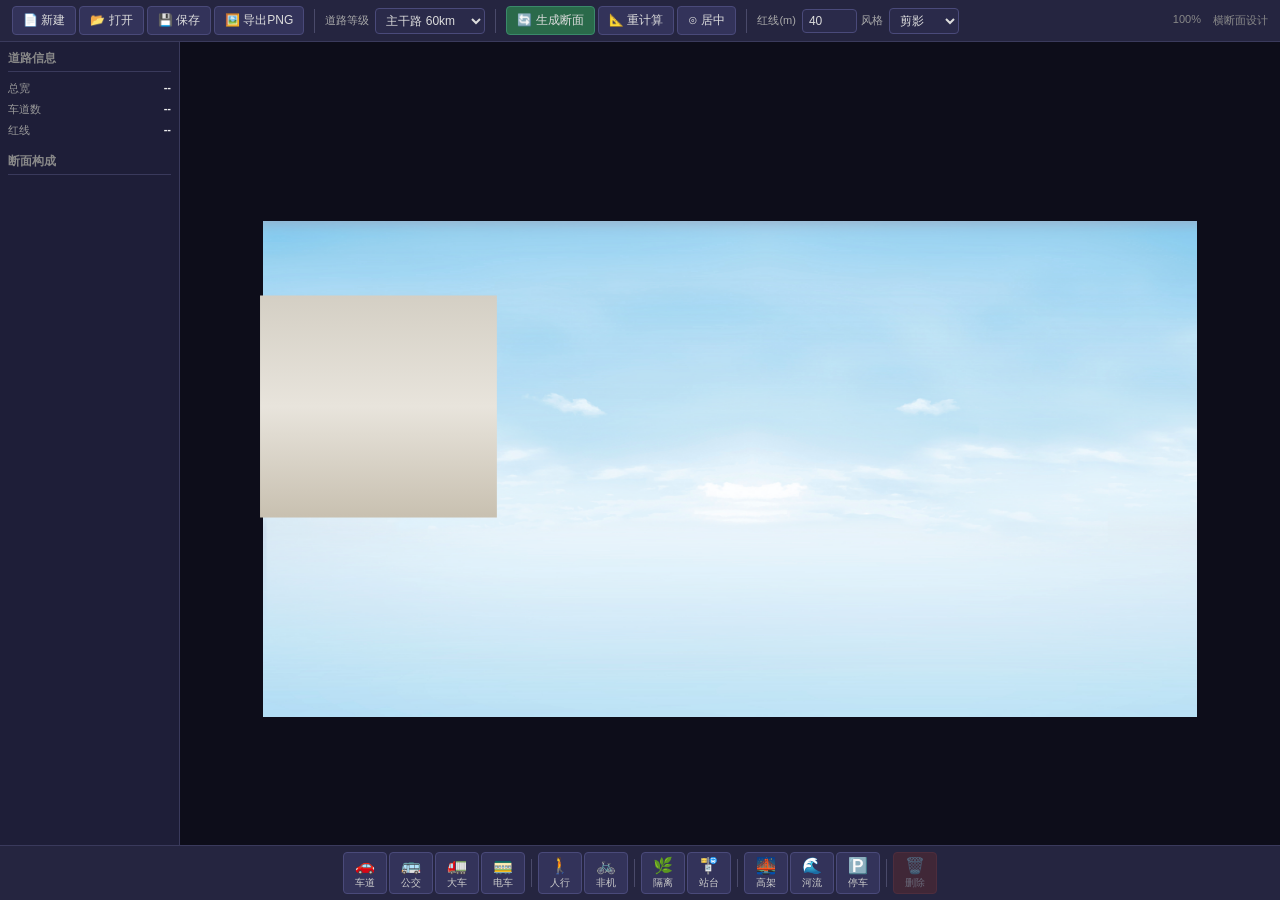
==== commit 5dbf9930: "fix: 修复Chrome空白屏及Edge平移渲染异常 - main.js: init() 包裹 DOMContentLoaded，防止DOM未就绪时执行 - main.js: init() 增加 t" ====
--- a/cross-section/index.html
+++ b/cross-section/index.html
@@ -4,7 +4,7 @@
 <meta charset="UTF-8">
 <meta name="viewport" content="width=device-width, initial-scale=1.0">
 <title>横断面设计 - AITS</title>
-<link rel="stylesheet" href="css/style.css">
+<link rel="stylesheet" href="css/style.css?v=3.1">
 </head>
 <body>
 
@@ -133,8 +133,8 @@
 <!-- 隐藏的文件输入 -->
 <input type="file" id="file-open" accept=".json" style="display:none">
 
-<script src="js/models.js"></script>
-<script src="js/canvas-render.js"></script>
-<script src="js/main.js"></script>
+<script src="js/models.js?v=3.1"></script>
+<script src="js/canvas-render.js?v=3.1"></script>
+<script src="js/main.js?v=3.1"></script>
 </body>
 </html>
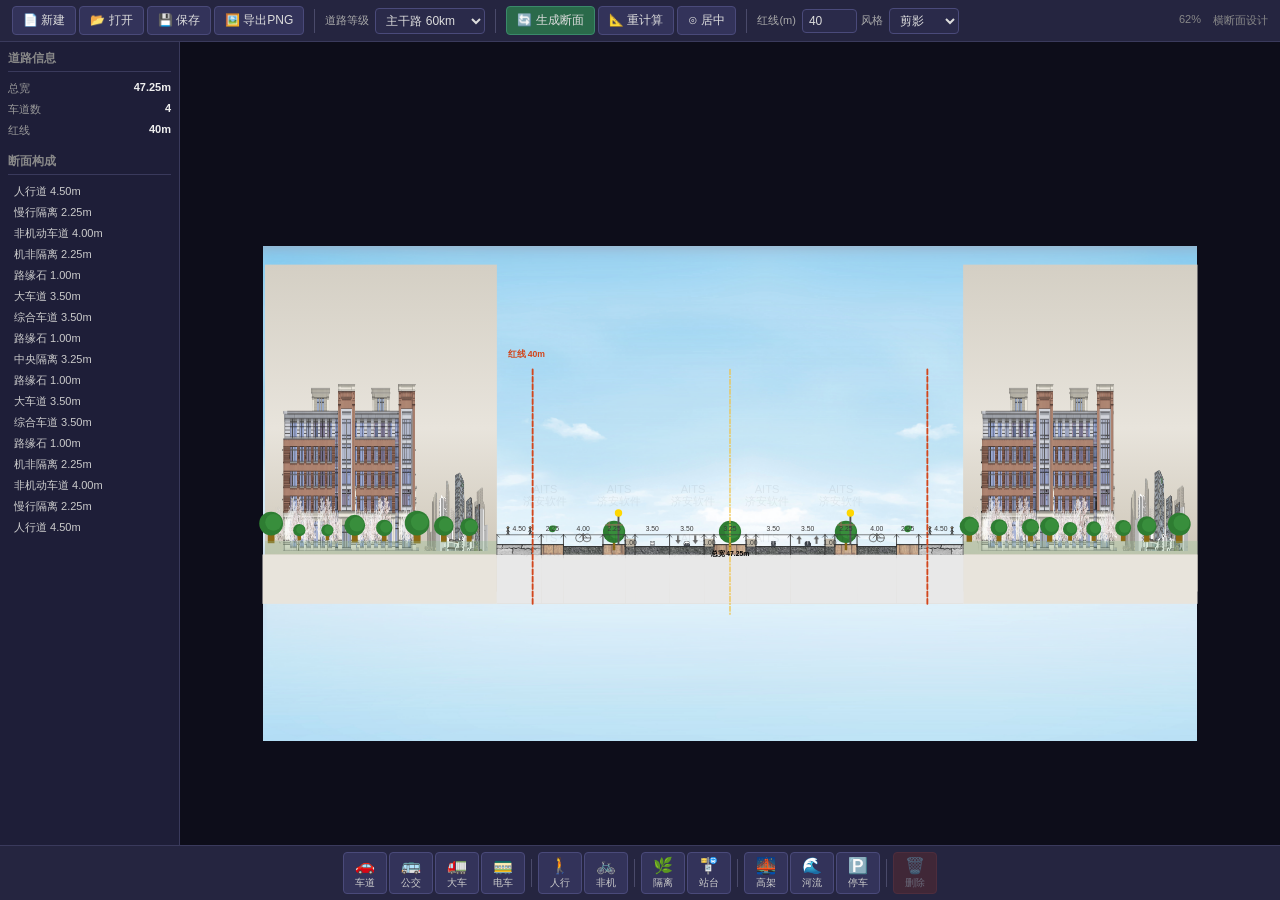
==== commit 516b1bc0: "fix: 调整横断面整体布局比例，靠拢原版效果 - ROAD_Y: 420→500 (路面下调，天空占比增大) - BASE_EXTRA: 200→80 (路面下方地基缩窄) - SIDE_WIDTH" ====
--- a/cross-section/index.html
+++ b/cross-section/index.html
@@ -4,7 +4,7 @@
 <meta charset="UTF-8">
 <meta name="viewport" content="width=device-width, initial-scale=1.0">
 <title>横断面设计 - AITS</title>
-<link rel="stylesheet" href="css/style.css?v=3.1">
+<link rel="stylesheet" href="css/style.css?v=3.2">
 </head>
 <body>
 
@@ -133,8 +133,8 @@
 <!-- 隐藏的文件输入 -->
 <input type="file" id="file-open" accept=".json" style="display:none">
 
-<script src="js/models.js?v=3.1"></script>
-<script src="js/canvas-render.js?v=3.1"></script>
-<script src="js/main.js?v=3.1"></script>
+<script src="js/models.js?v=3.2"></script>
+<script src="js/canvas-render.js?v=3.2"></script>
+<script src="js/main.js?v=3.2"></script>
 </body>
 </html>
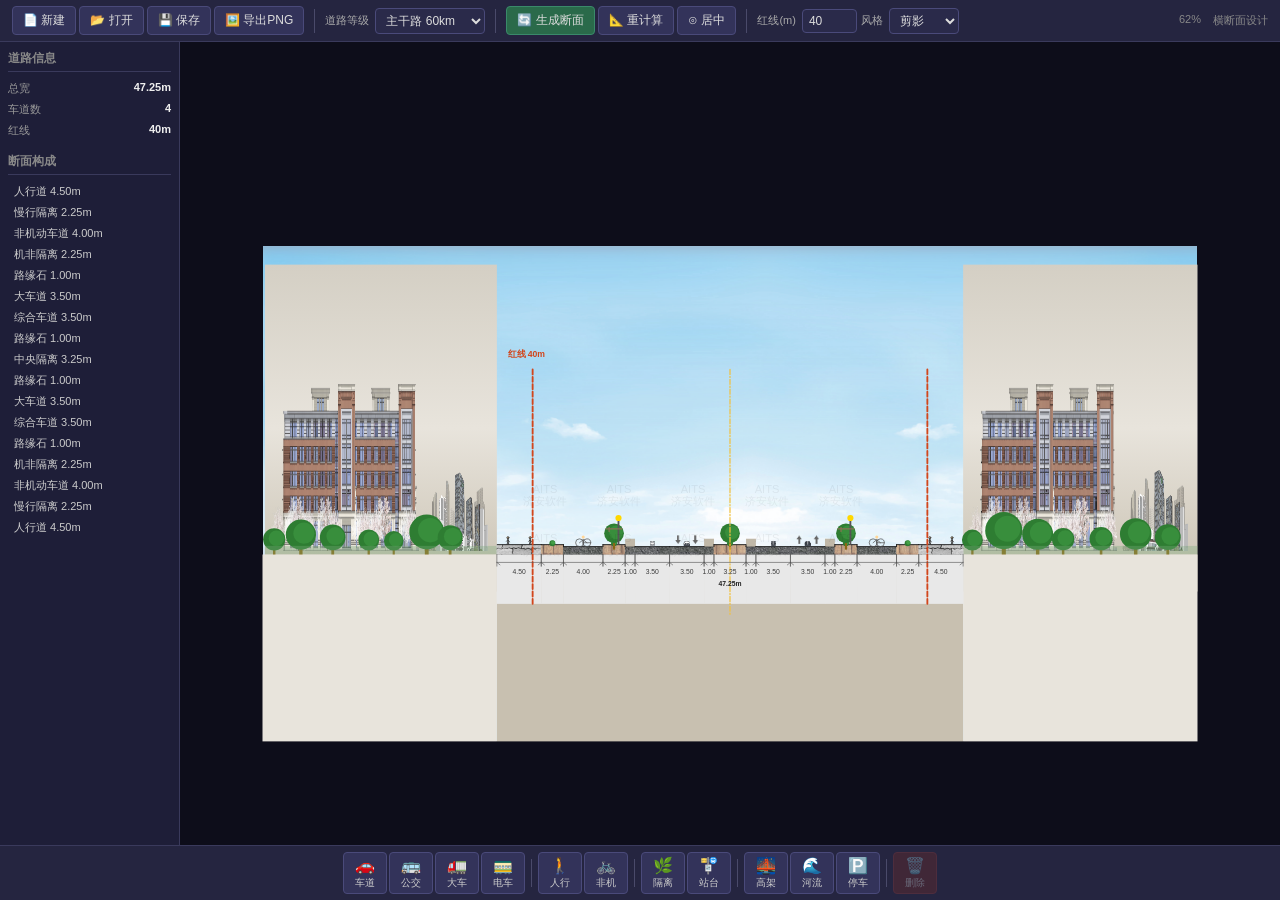
==== commit ca587b09: "fix: 尺寸标注下移 + 交通工具贴路面 + 绿化优化 - 尺寸标注: 从路面上方2m改到路面下方0.8m, 竖线从路面顶向下绘制 - 自行车: 车轮底部改为紧贴路面(surfY), 新增骑行者小人" ====
--- a/cross-section/index.html
+++ b/cross-section/index.html
@@ -4,7 +4,7 @@
 <meta charset="UTF-8">
 <meta name="viewport" content="width=device-width, initial-scale=1.0">
 <title>横断面设计 - AITS</title>
-<link rel="stylesheet" href="css/style.css?v=3.2">
+<link rel="stylesheet" href="css/style.css?v=3.3">
 </head>
 <body>
 
@@ -133,8 +133,8 @@
 <!-- 隐藏的文件输入 -->
 <input type="file" id="file-open" accept=".json" style="display:none">
 
-<script src="js/models.js?v=3.2"></script>
-<script src="js/canvas-render.js?v=3.2"></script>
-<script src="js/main.js?v=3.2"></script>
+<script src="js/models.js?v=3.3"></script>
+<script src="js/canvas-render.js?v=3.3"></script>
+<script src="js/main.js?v=3.3"></script>
 </body>
 </html>
